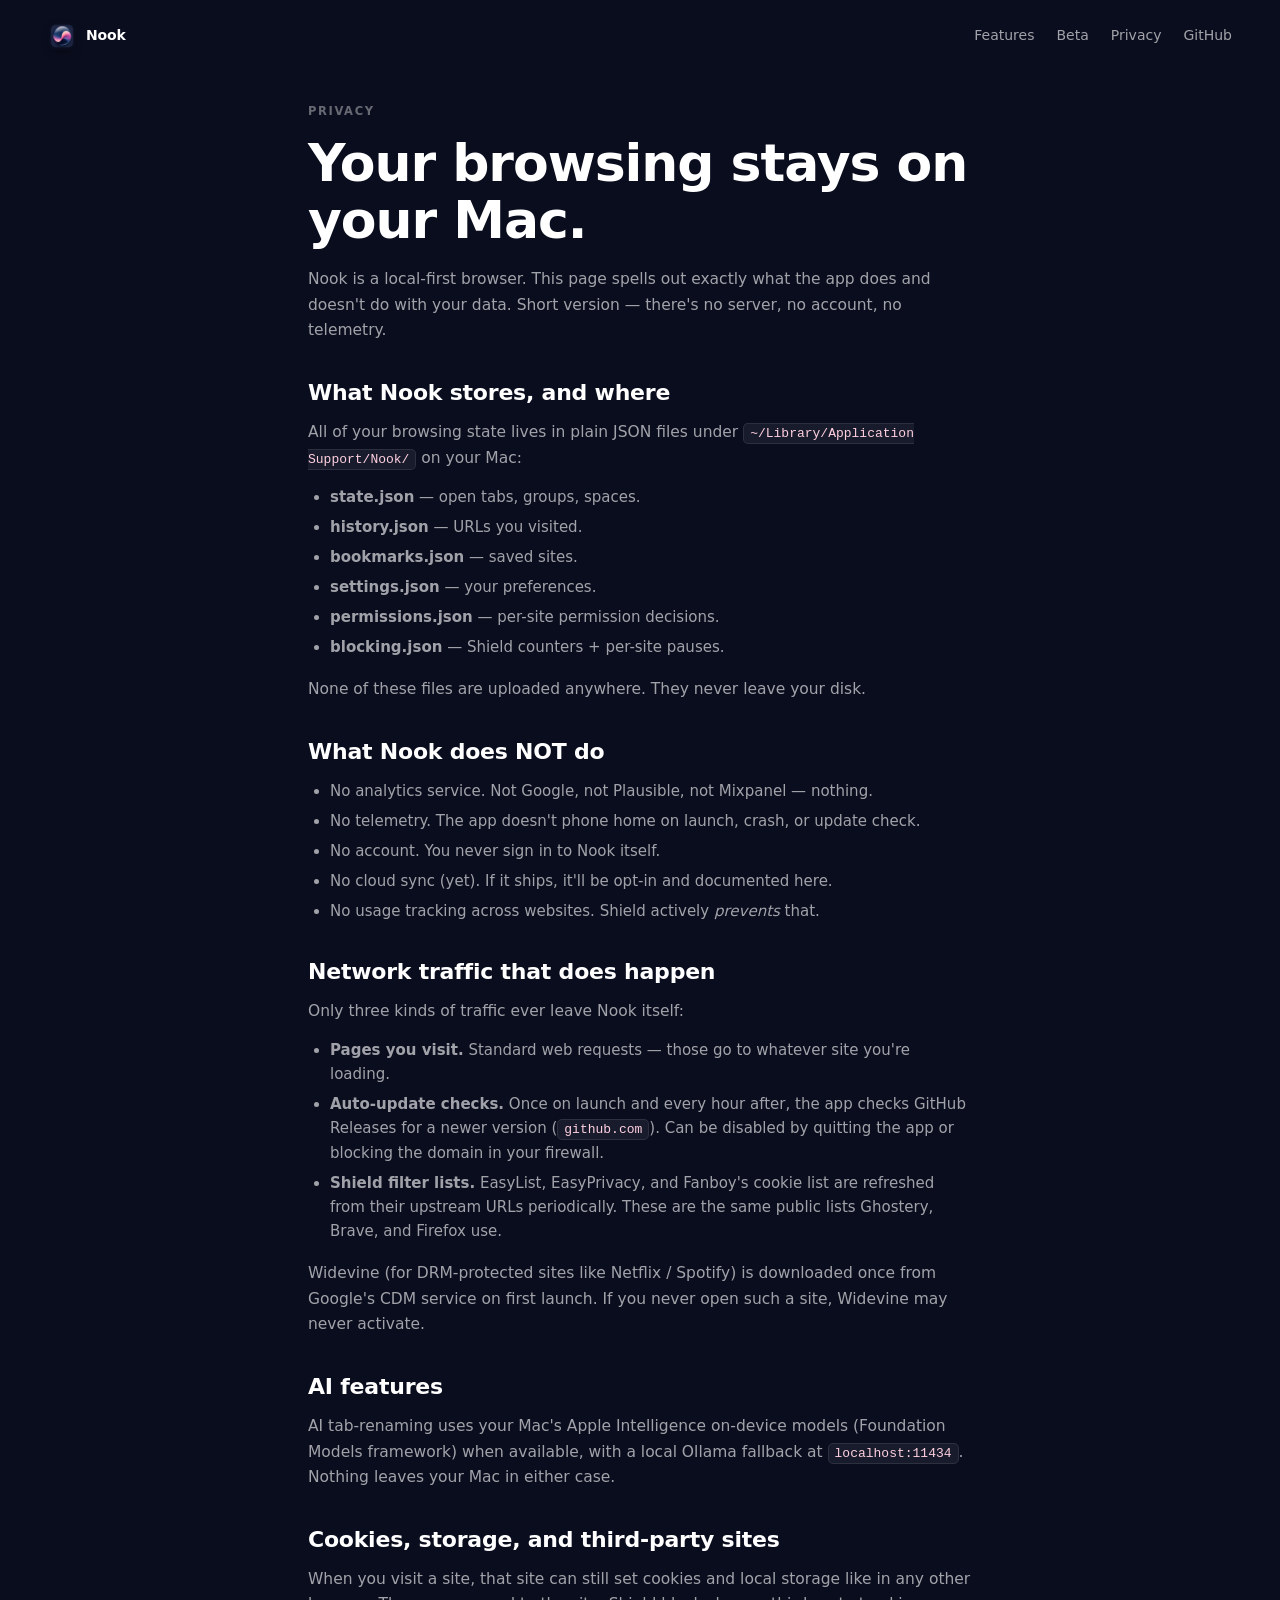
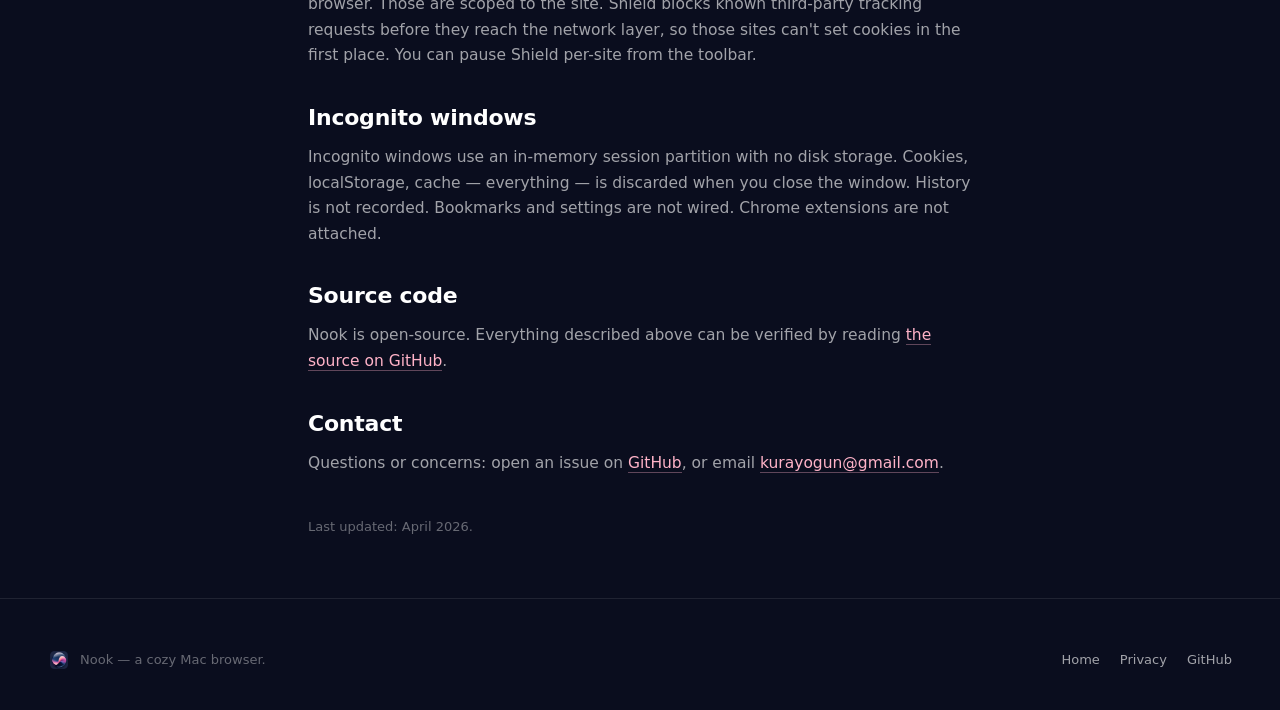
==== privacy.html @ 9ddf454d "Nook beta landing + privacy page" ====
<!doctype html>
<html lang="en">
<head>
  <meta charset="utf-8" />
  <meta name="viewport" content="width=device-width, initial-scale=1" />
  <title>Nook — Privacy</title>
  <meta name="description" content="What Nook does and doesn't do with your data. Short answer: your browsing stays on your Mac." />
  <link rel="icon" type="image/png" href="icon.png" />
  <link rel="stylesheet" href="styles.css" />
  <meta name="theme-color" content="#0A0D1E" />
</head>
<body>
  <div class="bg"></div>

  <div class="container">
    <nav class="top">
      <div class="brand">
        <a href="index.html" style="display:flex;align-items:center;gap:10px;text-decoration:none;color:inherit;">
          <img src="icon.png" alt="Nook" />
          <span>Nook</span>
        </a>
      </div>
      <div class="links">
        <a href="index.html#features">Features</a>
        <a href="index.html#beta">Beta</a>
        <a href="privacy.html">Privacy</a>
        <a href="https://github.com/kuraydev/nook" target="_blank" rel="noreferrer noopener">GitHub</a>
      </div>
    </nav>

    <article class="privacy">
      <div class="section-label">Privacy</div>
      <h1>Your browsing stays on your Mac.</h1>
      <p class="lede">
        Nook is a local-first browser. This page spells out exactly what
        the app does and doesn't do with your data. Short version —
        there's no server, no account, no telemetry.
      </p>

      <h2>What Nook stores, and where</h2>
      <p>
        All of your browsing state lives in plain JSON files under
        <code>~/Library/Application Support/Nook/</code> on your Mac:
      </p>
      <ul>
        <li><strong>state.json</strong> — open tabs, groups, spaces.</li>
        <li><strong>history.json</strong> — URLs you visited.</li>
        <li><strong>bookmarks.json</strong> — saved sites.</li>
        <li><strong>settings.json</strong> — your preferences.</li>
        <li><strong>permissions.json</strong> — per-site permission decisions.</li>
        <li><strong>blocking.json</strong> — Shield counters + per-site pauses.</li>
      </ul>
      <p>None of these files are uploaded anywhere. They never leave your disk.</p>

      <h2>What Nook does NOT do</h2>
      <ul>
        <li>No analytics service. Not Google, not Plausible, not Mixpanel — nothing.</li>
        <li>No telemetry. The app doesn't phone home on launch, crash, or update check.</li>
        <li>No account. You never sign in to Nook itself.</li>
        <li>No cloud sync (yet). If it ships, it'll be opt-in and documented here.</li>
        <li>No usage tracking across websites. Shield actively <em>prevents</em> that.</li>
      </ul>

      <h2>Network traffic that does happen</h2>
      <p>Only three kinds of traffic ever leave Nook itself:</p>
      <ul>
        <li>
          <strong>Pages you visit.</strong> Standard web requests — those
          go to whatever site you're loading.
        </li>
        <li>
          <strong>Auto-update checks.</strong> Once on launch and every
          hour after, the app checks GitHub Releases for a newer version
          (<code>github.com</code>). Can be disabled by quitting the app
          or blocking the domain in your firewall.
        </li>
        <li>
          <strong>Shield filter lists.</strong> EasyList, EasyPrivacy,
          and Fanboy's cookie list are refreshed from their upstream
          URLs periodically. These are the same public lists Ghostery,
          Brave, and Firefox use.
        </li>
      </ul>
      <p>
        Widevine (for DRM-protected sites like Netflix / Spotify) is
        downloaded once from Google's CDM service on first launch. If
        you never open such a site, Widevine may never activate.
      </p>

      <h2>AI features</h2>
      <p>
        AI tab-renaming uses your Mac's Apple Intelligence on-device
        models (Foundation Models framework) when available, with a
        local Ollama fallback at <code>localhost:11434</code>. Nothing
        leaves your Mac in either case.
      </p>

      <h2>Cookies, storage, and third-party sites</h2>
      <p>
        When you visit a site, that site can still set cookies and local
        storage like in any other browser. Those are scoped to the site.
        Shield blocks known third-party tracking requests before they
        reach the network layer, so those sites can't set cookies in the
        first place. You can pause Shield per-site from the toolbar.
      </p>

      <h2>Incognito windows</h2>
      <p>
        Incognito windows use an in-memory session partition with no
        disk storage. Cookies, localStorage, cache — everything — is
        discarded when you close the window. History is not recorded.
        Bookmarks and settings are not wired. Chrome extensions are
        not attached.
      </p>

      <h2>Source code</h2>
      <p>
        Nook is open-source. Everything described above can be verified
        by reading <a href="https://github.com/kuraydev/nook" target="_blank" rel="noreferrer noopener">the source on GitHub</a>.
      </p>

      <h2>Contact</h2>
      <p>
        Questions or concerns: open an issue on
        <a href="https://github.com/kuraydev/nook/issues" target="_blank" rel="noreferrer noopener">GitHub</a>,
        or email <a href="mailto:kurayogun@gmail.com">kurayogun@gmail.com</a>.
      </p>

      <p class="foot-note">Last updated: April 2026.</p>
    </article>
  </div>

  <footer>
    <div class="container footer-row">
      <div class="foot-left">
        <img src="icon.png" alt="" aria-hidden="true" />
        <span>Nook — a cozy Mac browser.</span>
      </div>
      <div class="foot-right">
        <a href="index.html">Home</a>
        <a href="privacy.html">Privacy</a>
        <a href="https://github.com/kuraydev/nook" target="_blank" rel="noreferrer noopener">GitHub</a>
      </div>
    </div>
  </footer>
</body>
</html>
---- styles.css ----
/* ─── Nook landing ─── theme mirrors the browser's chrome. */

:root {
  --bg-top:    #0A0D1E;
  --bg-mid:    #120F2E;
  --bg-bottom: #1A0F3A;

  --text-primary:   #ffffff;
  --text-secondary: rgba(255, 255, 255, 0.62);
  --text-tertiary:  rgba(255, 255, 255, 0.38);

  --card-fill:        rgba(255, 255, 255, 0.035);
  --card-fill-strong: rgba(255, 255, 255, 0.06);
  --card-stroke:      rgba(255, 255, 255, 0.09);

  --brand-pink:   #FF5188;
  --brand-purple: #C75CEB;
  --brand-blue:   #3A9EFF;

  --brand-gradient:      linear-gradient(90deg, var(--brand-pink), var(--brand-purple), var(--brand-blue));
  --brand-gradient-diag: linear-gradient(135deg, var(--brand-pink), var(--brand-purple), var(--brand-blue));
  --brand-soft:          linear-gradient(90deg, rgba(255, 82, 140, 0.22), rgba(58, 158, 255, 0.22));

  --radius-card: 16px;
  --radius-btn:  12px;
}

* { box-sizing: border-box; }

html, body {
  margin: 0;
  padding: 0;
  background: var(--bg-top);
  color: var(--text-primary);
  font-family: -apple-system, BlinkMacSystemFont, "SF Pro Display", "SF Pro Text",
               "Inter", system-ui, sans-serif;
  font-size: 16px;
  line-height: 1.55;
  -webkit-font-smoothing: antialiased;
  -moz-osx-font-smoothing: grayscale;
  scroll-behavior: smooth;
}

/* ─── background bloom, mirrors the app's .nook-bg ─── */

.bg {
  position: fixed;
  inset: 0;
  z-index: -1;
  background:
    radial-gradient(1200px 820px at 2% -10%,  rgba(255, 81, 136, 0.30), transparent 58%),
    radial-gradient(1200px 820px at 110% 112%, rgba(58, 158, 255, 0.26), transparent 58%),
    radial-gradient(900px  700px at 50% 45%,   rgba(199, 92, 235, 0.14), transparent 68%),
    linear-gradient(160deg, var(--bg-top) 0%, var(--bg-mid) 55%, var(--bg-bottom) 100%);
}
.bg::after {
  content: '';
  position: absolute;
  inset: 0;
  background-image: url("data:image/svg+xml;utf8,<svg xmlns='http://www.w3.org/2000/svg' width='180' height='180'><filter id='n'><feTurbulence type='fractalNoise' baseFrequency='0.9' numOctaves='2' stitchTiles='stitch'/><feColorMatrix values='0 0 0 0 1 0 0 0 0 1 0 0 0 0 1 0 0 0 0.05 0'/></filter><rect width='100%' height='100%' filter='url(%23n)'/></svg>");
  opacity: 0.45;
  mix-blend-mode: overlay;
  pointer-events: none;
}

/* ─── layout ─── */

.container {
  max-width: 1240px;
  margin: 0 auto;
  padding: 0 28px;
}

nav.top {
  display: flex;
  align-items: center;
  justify-content: space-between;
  padding: 22px 0 8px;
}
nav.top .brand {
  display: flex;
  align-items: center;
  gap: 10px;
  font-weight: 600;
  letter-spacing: -0.01em;
  font-size: 15px;
}
nav.top .brand img {
  width: 28px;
  height: 28px;
  border-radius: 7px;
  box-shadow: 0 4px 10px -4px rgba(0, 0, 0, 0.6);
}
nav.top .links {
  display: flex;
  gap: 22px;
}
nav.top a {
  color: var(--text-secondary);
  text-decoration: none;
  font-size: 14px;
  transition: color 120ms ease;
}
nav.top a:hover { color: var(--text-primary); }

/* ─── hero ─── */

header.hero {
  padding: 60px 0 30px;
  text-align: center;
  max-width: 880px;
  margin: 0 auto;
}
.beta-chip {
  display: inline-flex;
  align-items: center;
  gap: 8px;
  padding: 6px 14px;
  border-radius: 999px;
  background: rgba(255, 81, 136, 0.12);
  border: 1px solid rgba(255, 81, 136, 0.35);
  color: #ffb3c8;
  font-size: 12.5px;
  font-weight: 600;
  letter-spacing: 0.02em;
  margin-bottom: 22px;
}
.beta-chip .dot {
  width: 7px;
  height: 7px;
  border-radius: 50%;
  background: var(--brand-pink);
  box-shadow: 0 0 10px var(--brand-pink);
  animation: beta-pulse 1.8s ease-in-out infinite;
}
@keyframes beta-pulse {
  0%, 100% { opacity: 0.9; transform: scale(1); }
  50% { opacity: 0.45; transform: scale(0.8); }
}

h1 {
  font-size: clamp(44px, 6.6vw, 72px);
  line-height: 1.04;
  letter-spacing: -0.02em;
  font-weight: 800;
  margin: 0 0 22px;
}
.grad {
  background: var(--brand-gradient);
  -webkit-background-clip: text;
  background-clip: text;
  -webkit-text-fill-color: transparent;
  color: transparent;
}

.sub {
  color: var(--text-secondary);
  font-size: 17.5px;
  line-height: 1.6;
  max-width: 680px;
  margin: 0 auto 32px;
}

.cta-row {
  display: flex;
  gap: 12px;
  justify-content: center;
  flex-wrap: wrap;
}
.cta-row.tight { margin-top: 8px; }

.btn {
  display: inline-flex;
  align-items: center;
  gap: 8px;
  padding: 12px 20px;
  border-radius: var(--radius-btn);
  font-weight: 600;
  font-size: 14.5px;
  text-decoration: none;
  color: var(--text-primary);
  transition: transform 120ms ease, background 120ms ease, border-color 120ms ease, opacity 120ms ease;
  border: 1px solid transparent;
  cursor: pointer;
}
.btn.primary {
  background: var(--brand-gradient-diag);
  box-shadow: 0 12px 28px -10px rgba(255, 81, 136, 0.55), 0 0 0 1px rgba(255, 255, 255, 0.06) inset;
}
.btn.primary:hover {
  transform: translateY(-1px);
  box-shadow: 0 18px 36px -12px rgba(255, 81, 136, 0.65), 0 0 0 1px rgba(255, 255, 255, 0.1) inset;
}
.btn.primary.big {
  padding: 16px 28px;
  font-size: 15.5px;
  border-radius: 14px;
}
.btn.outline {
  background: rgba(255, 255, 255, 0.04);
  border-color: rgba(255, 255, 255, 0.14);
  color: var(--text-secondary);
}
.btn.outline:hover {
  background: rgba(255, 255, 255, 0.08);
  border-color: rgba(255, 255, 255, 0.26);
  color: var(--text-primary);
}
.btn[aria-disabled="true"] { opacity: 0.55; pointer-events: none; }

.meta-row {
  display: flex;
  gap: 14px;
  align-items: center;
  justify-content: center;
  font-size: 12.5px;
  color: var(--text-tertiary);
  margin-top: 22px;
}
.dot-sep {
  width: 3px;
  height: 3px;
  border-radius: 50%;
  background: currentColor;
  opacity: 0.6;
}

/* ─── hero shot ─── */

.hero-shot-wrap {
  padding: 30px 0 50px;
}
.shot-hero {
  margin-top: 20px;
}
figure.window {
  margin: 0;
  border-radius: 16px;
  overflow: hidden;
  background: rgba(255, 255, 255, 0.03);
  border: 1px solid rgba(255, 255, 255, 0.09);
  box-shadow:
    0 40px 80px -20px rgba(0, 0, 0, 0.55),
    0 0 120px -30px rgba(255, 81, 136, 0.15),
    0 0 120px -30px rgba(58, 158, 255, 0.12),
    inset 0 1px 0 rgba(255, 255, 255, 0.06);
}
figure.window img {
  display: block;
  width: 100%;
  height: auto;
}

.hero-stats {
  display: grid;
  grid-template-columns: repeat(4, 1fr);
  gap: 14px;
  margin-top: 38px;
}
.stat {
  background: var(--card-fill);
  border: 1px solid var(--card-stroke);
  border-radius: var(--radius-card);
  padding: 18px 20px;
  text-align: left;
  transition: background 160ms ease, transform 160ms ease;
}
.stat:hover {
  background: var(--card-fill-strong);
  transform: translateY(-1px);
}
.stat strong {
  display: block;
  font-size: 30px;
  font-weight: 800;
  letter-spacing: -0.02em;
  background: var(--brand-gradient);
  -webkit-background-clip: text;
  background-clip: text;
  -webkit-text-fill-color: transparent;
  color: transparent;
}
.stat span {
  display: block;
  margin-top: 4px;
  color: var(--text-secondary);
  font-size: 13px;
}

/* ─── showcase ─── */

.showcase-intro {
  text-align: center;
  padding: 80px 0 40px;
  max-width: 760px;
  margin: 0 auto;
}
.section-label {
  display: inline-block;
  color: var(--text-tertiary);
  font-size: 11.5px;
  text-transform: uppercase;
  letter-spacing: 0.14em;
  font-weight: 600;
  margin-bottom: 14px;
}
.showcase-intro h2 {
  font-size: clamp(32px, 4.6vw, 50px);
  letter-spacing: -0.02em;
  font-weight: 800;
  margin: 0 0 14px;
}
.lede {
  color: var(--text-secondary);
  font-size: 16px;
  margin: 0;
}

.showcase-row {
  display: grid;
  grid-template-columns: 1fr 1fr;
  gap: 56px;
  align-items: center;
  padding: 44px 0;
}
.showcase-row.reverse > .showcase-copy { order: 2; }

.showcase-copy h3 {
  font-size: clamp(28px, 3.4vw, 40px);
  line-height: 1.1;
  letter-spacing: -0.02em;
  font-weight: 800;
  margin: 16px 0 14px;
}
.showcase-copy p {
  color: var(--text-secondary);
  font-size: 15.5px;
  line-height: 1.65;
  margin: 0 0 18px;
}

.chip {
  display: inline-flex;
  align-items: center;
  gap: 8px;
  padding: 6px 14px;
  border-radius: 999px;
  font-size: 12.5px;
  font-weight: 600;
  letter-spacing: 0.01em;
}
.chip svg { width: 14px; height: 14px; }
.chip-pink   { color: #ffb3c8; background: rgba(255, 82, 140, 0.14); border: 1px solid rgba(255, 82, 140, 0.35); }
.chip-blue   { color: #b3d8ff; background: rgba(56, 158, 255, 0.14); border: 1px solid rgba(56, 158, 255, 0.35); }
.chip-purple { color: #e0b3ff; background: rgba(199, 92, 235, 0.14); border: 1px solid rgba(199, 92, 235, 0.35); }
.chip-cyan   { color: #9be8e4; background: rgba(52, 211, 206, 0.14); border: 1px solid rgba(52, 211, 206, 0.35); }
.chip-amber  { color: #ffd399; background: rgba(255, 165, 89, 0.14); border: 1px solid rgba(255, 165, 89, 0.35); }

.pills {
  list-style: none;
  margin: 0;
  padding: 0;
  display: flex;
  flex-wrap: wrap;
  gap: 8px;
}
.pills li {
  padding: 5px 11px;
  border-radius: 999px;
  background: var(--card-fill);
  border: 1px solid var(--card-stroke);
  color: var(--text-secondary);
  font-size: 12.5px;
  font-weight: 500;
}

kbd {
  display: inline-block;
  padding: 2px 6px;
  border-radius: 5px;
  background: rgba(255, 255, 255, 0.08);
  border: 1px solid rgba(255, 255, 255, 0.14);
  color: var(--text-secondary);
  font-family: "SF Mono", Menlo, monospace;
  font-size: 11.5px;
}

/* ─── beta disclaimer ─── */

.disclaimer-wrap {
  padding: 50px 0 20px;
}
.disclaimer {
  display: flex;
  gap: 20px;
  align-items: flex-start;
  padding: 28px 32px;
  border-radius: 18px;
  background: linear-gradient(135deg,
    rgba(255, 81, 136, 0.08) 0%,
    rgba(58, 158, 255, 0.06) 100%);
  border: 1px solid rgba(255, 81, 136, 0.2);
  box-shadow:
    0 20px 40px -16px rgba(255, 81, 136, 0.25),
    inset 0 1px 0 rgba(255, 255, 255, 0.06);
}
.disclaimer-badge {
  flex-shrink: 0;
  width: 44px;
  height: 44px;
  border-radius: 12px;
  display: flex;
  align-items: center;
  justify-content: center;
  background: var(--brand-gradient-diag);
  color: #fff;
  box-shadow: 0 8px 16px -6px rgba(255, 81, 136, 0.5);
}
.disclaimer h3 {
  margin: 0 0 6px;
  font-size: 20px;
  font-weight: 700;
  letter-spacing: -0.01em;
}
.disclaimer p {
  color: var(--text-secondary);
  margin: 0 0 10px;
  font-size: 14.5px;
  line-height: 1.65;
}
.disclaimer p:last-of-type { margin-bottom: 16px; }

/* ─── download card ─── */

.download-wrap {
  padding: 60px 0 40px;
}
.download-card {
  text-align: center;
  padding: 52px 32px;
  background: var(--card-fill);
  border: 1px solid var(--card-stroke);
  border-radius: 24px;
  box-shadow:
    0 30px 64px -24px rgba(0, 0, 0, 0.55),
    0 0 140px -40px rgba(255, 81, 136, 0.22);
}
.download-icon {
  width: 88px;
  height: 88px;
  border-radius: 20px;
  box-shadow: 0 16px 40px -10px rgba(0, 0, 0, 0.55);
  margin-bottom: 20px;
}
.download-card h2 {
  font-size: clamp(28px, 4.4vw, 40px);
  letter-spacing: -0.02em;
  font-weight: 800;
  margin: 0 0 10px;
}
.download-card .lede {
  max-width: 580px;
  margin: 0 auto 22px;
}
.fineprint {
  margin-top: 20px;
  display: flex;
  justify-content: center;
  gap: 12px;
  align-items: center;
  color: var(--text-tertiary);
  font-size: 12.5px;
}

/* ─── footer ─── */

footer {
  padding: 50px 0 40px;
  border-top: 1px solid var(--card-stroke);
  margin-top: 30px;
}
.footer-row {
  display: flex;
  justify-content: space-between;
  align-items: center;
  gap: 16px;
}
.foot-left {
  display: flex;
  align-items: center;
  gap: 10px;
  color: var(--text-tertiary);
  font-size: 13px;
}
.foot-left img {
  width: 22px;
  height: 22px;
  border-radius: 5px;
}
.foot-right { display: flex; gap: 20px; }
.foot-right a {
  color: var(--text-secondary);
  text-decoration: none;
  font-size: 13px;
  transition: color 120ms ease;
}
.foot-right a:hover { color: var(--text-primary); }

/* ─── responsive ─── */

@media (max-width: 960px) {
  .hero-stats { grid-template-columns: repeat(2, 1fr); }
  .showcase-row { grid-template-columns: 1fr; gap: 24px; padding: 28px 0; }
  .showcase-row.reverse > .showcase-copy { order: 0; }
  .disclaimer { flex-direction: column; gap: 14px; padding: 22px; }
  .footer-row { flex-direction: column; gap: 16px; }
}
@media (max-width: 560px) {
  nav.top .links { gap: 14px; }
  nav.top .links a:nth-child(4) { display: none; }
  .hero-stats { grid-template-columns: 1fr; }
  .btn { font-size: 14px; padding: 11px 18px; }
  .download-card { padding: 40px 20px; }
}

/* ─── privacy page ─── */
article.privacy {
  max-width: 720px;
  margin: 40px auto 60px;
  padding: 0 28px;
}
article.privacy .section-label { margin-bottom: 10px; }
article.privacy h1 {
  font-size: clamp(36px, 4.8vw, 52px);
  line-height: 1.1;
  letter-spacing: -0.02em;
  margin: 4px 0 18px;
}
article.privacy .lede { max-width: none; margin-bottom: 28px; }
article.privacy h2 {
  font-size: 22px;
  font-weight: 700;
  margin: 32px 0 10px;
  letter-spacing: -0.01em;
}
article.privacy p {
  color: var(--text-secondary);
  font-size: 15.5px;
  line-height: 1.65;
  margin: 0 0 14px;
}
article.privacy ul {
  color: var(--text-secondary);
  padding-left: 22px;
  margin: 0 0 18px;
}
article.privacy ul li { margin-bottom: 6px; font-size: 15px; line-height: 1.6; }
article.privacy code {
  font-family: "SF Mono", Menlo, monospace;
  font-size: 13px;
  padding: 2px 6px;
  border-radius: 5px;
  background: rgba(255, 255, 255, 0.06);
  border: 1px solid rgba(255, 255, 255, 0.09);
  color: #ffd0e0;
}
article.privacy a {
  color: #ffb3c8;
  text-decoration: none;
  border-bottom: 1px solid rgba(255, 179, 200, 0.35);
}
article.privacy a:hover {
  color: #ffe4ee;
  border-bottom-color: rgba(255, 179, 200, 0.7);
}
article.privacy .foot-note {
  margin-top: 40px;
  color: var(--text-tertiary);
  font-size: 13px;
}
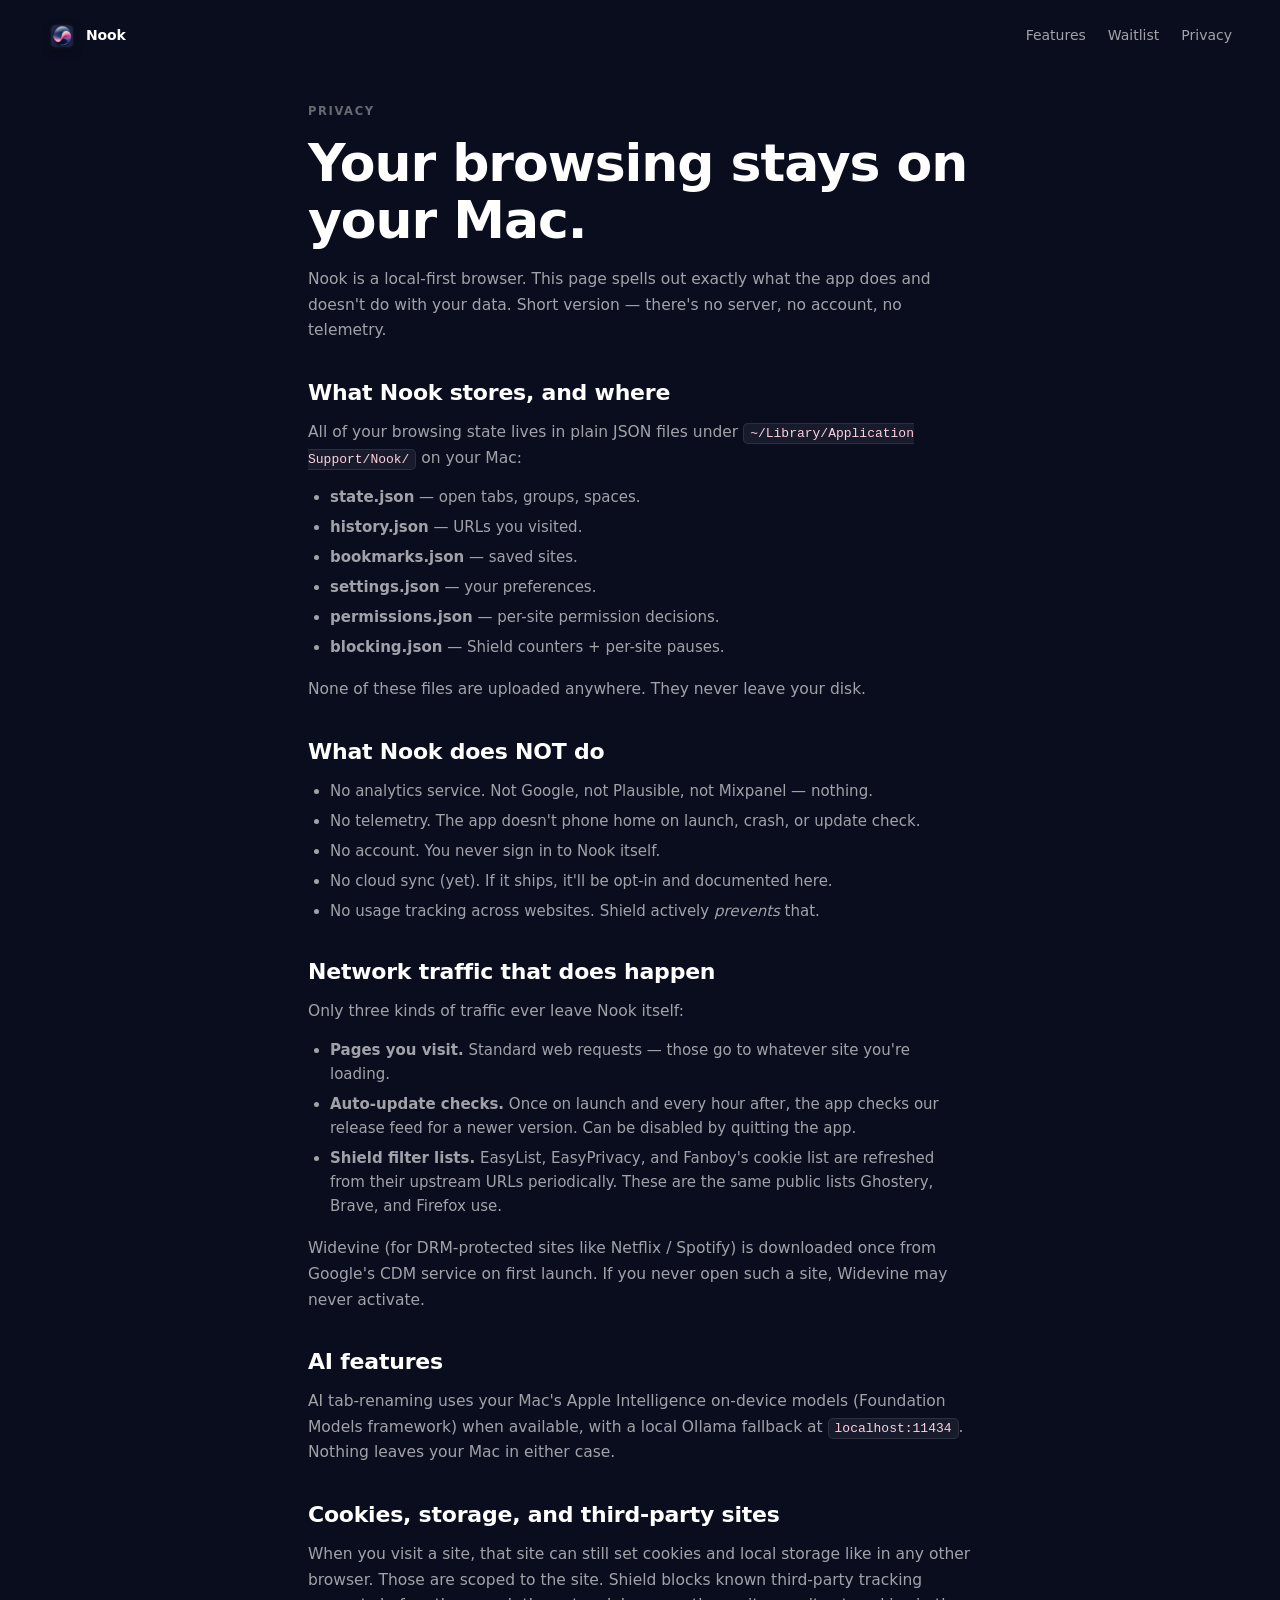
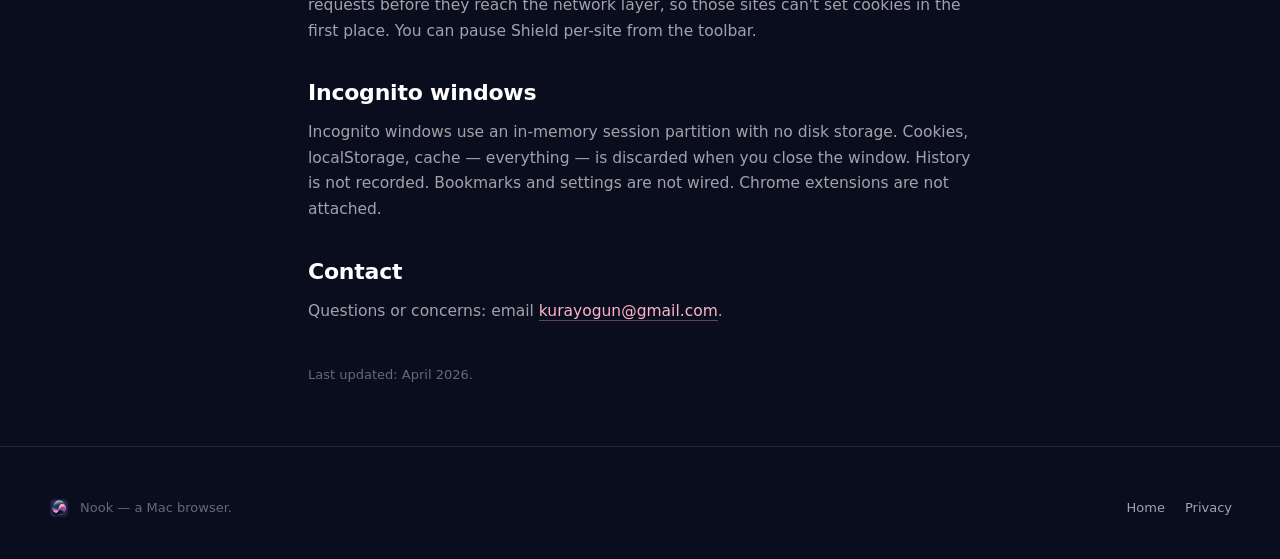
==== commit b6671236: "Waitlist instead of releases page; drop screenshots + private-repo links; retitle" ====
--- a/privacy.html
+++ b/privacy.html
@@ -22,9 +22,8 @@
       </div>
       <div class="links">
         <a href="index.html#features">Features</a>
-        <a href="index.html#beta">Beta</a>
+        <a href="index.html#waitlist">Waitlist</a>
         <a href="privacy.html">Privacy</a>
-        <a href="https://github.com/kuraydev/nook" target="_blank" rel="noreferrer noopener">GitHub</a>
       </div>
     </nav>
 
@@ -70,9 +69,8 @@
         </li>
         <li>
           <strong>Auto-update checks.</strong> Once on launch and every
-          hour after, the app checks GitHub Releases for a newer version
-          (<code>github.com</code>). Can be disabled by quitting the app
-          or blocking the domain in your firewall.
+          hour after, the app checks our release feed for a newer
+          version. Can be disabled by quitting the app.
         </li>
         <li>
           <strong>Shield filter lists.</strong> EasyList, EasyPrivacy,
@@ -113,17 +111,10 @@
         not attached.
       </p>
 
-      <h2>Source code</h2>
-      <p>
-        Nook is open-source. Everything described above can be verified
-        by reading <a href="https://github.com/kuraydev/nook" target="_blank" rel="noreferrer noopener">the source on GitHub</a>.
-      </p>
-
       <h2>Contact</h2>
       <p>
-        Questions or concerns: open an issue on
-        <a href="https://github.com/kuraydev/nook/issues" target="_blank" rel="noreferrer noopener">GitHub</a>,
-        or email <a href="mailto:kurayogun@gmail.com">kurayogun@gmail.com</a>.
+        Questions or concerns: email
+        <a href="mailto:kurayogun@gmail.com">kurayogun@gmail.com</a>.
       </p>
 
       <p class="foot-note">Last updated: April 2026.</p>
@@ -134,12 +125,11 @@
     <div class="container footer-row">
       <div class="foot-left">
         <img src="icon.png" alt="" aria-hidden="true" />
-        <span>Nook — a cozy Mac browser.</span>
+        <span>Nook — a Mac browser.</span>
       </div>
       <div class="foot-right">
         <a href="index.html">Home</a>
         <a href="privacy.html">Privacy</a>
-        <a href="https://github.com/kuraydev/nook" target="_blank" rel="noreferrer noopener">GitHub</a>
       </div>
     </div>
   </footer>
--- a/styles.css
+++ b/styles.css
@@ -318,12 +318,15 @@
 
 .showcase-row {
   display: grid;
-  grid-template-columns: 1fr 1fr;
-  gap: 56px;
-  align-items: center;
-  padding: 44px 0;
-}
-.showcase-row.reverse > .showcase-copy { order: 2; }
+  grid-template-columns: 1fr;
+  gap: 28px;
+  align-items: center;
+  padding: 28px 0;
+  max-width: 720px;
+  margin: 0 auto;
+  text-align: left;
+}
+.showcase-row.reverse > .showcase-copy { order: 0; }
 
 .showcase-copy h3 {
   font-size: clamp(28px, 3.4vw, 40px);
@@ -472,6 +475,51 @@
   font-size: 12.5px;
 }
 
+/* ─── waitlist form ─── */
+
+.waitlist-form {
+  display: flex;
+  gap: 10px;
+  max-width: 440px;
+  margin: 0 auto;
+  padding: 6px;
+  background: rgba(255, 255, 255, 0.04);
+  border: 1px solid var(--card-stroke);
+  border-radius: 14px;
+}
+.waitlist-form input[type="email"] {
+  flex: 1;
+  min-width: 0;
+  padding: 10px 14px;
+  background: transparent;
+  border: 0;
+  outline: none;
+  color: var(--text-primary);
+  font: inherit;
+  font-size: 14.5px;
+}
+.waitlist-form input[type="email"]::placeholder {
+  color: var(--text-tertiary);
+}
+.waitlist-form button {
+  flex-shrink: 0;
+}
+.sr-only {
+  position: absolute;
+  width: 1px;
+  height: 1px;
+  padding: 0;
+  margin: -1px;
+  overflow: hidden;
+  clip: rect(0, 0, 0, 0);
+  white-space: nowrap;
+  border: 0;
+}
+
+@media (max-width: 520px) {
+  .waitlist-form { flex-direction: column; }
+}
+
 /* ─── footer ─── */
 
 footer {
@@ -578,3 +626,16 @@
   color: var(--text-tertiary);
   font-size: 13px;
 }
+
+/* Inline links inside the disclaimer + footers pick up a soft pink
+ * underline so they read as links without screaming at the user. */
+.disclaimer p a {
+  color: #ffb3c8;
+  text-decoration: none;
+  border-bottom: 1px solid rgba(255, 179, 200, 0.35);
+  transition: color 120ms ease, border-color 120ms ease;
+}
+.disclaimer p a:hover {
+  color: #ffe4ee;
+  border-bottom-color: rgba(255, 179, 200, 0.7);
+}
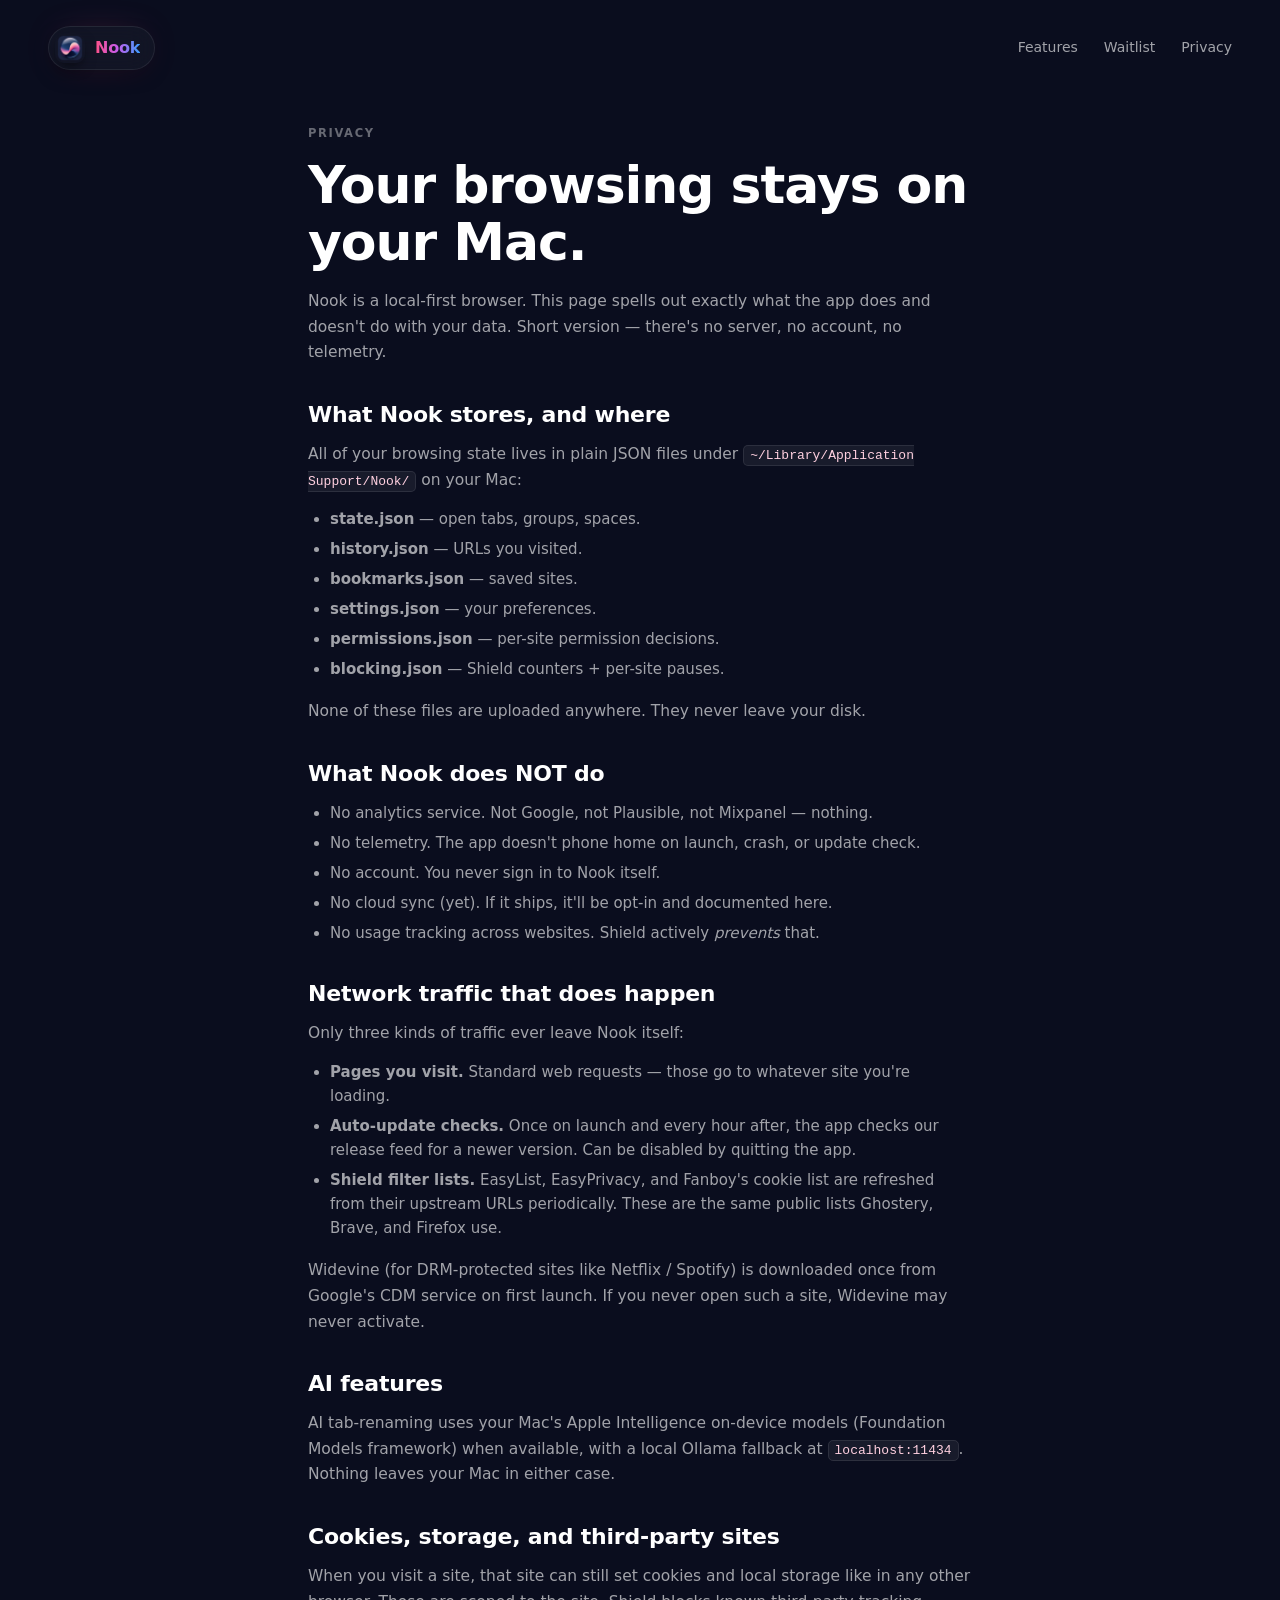
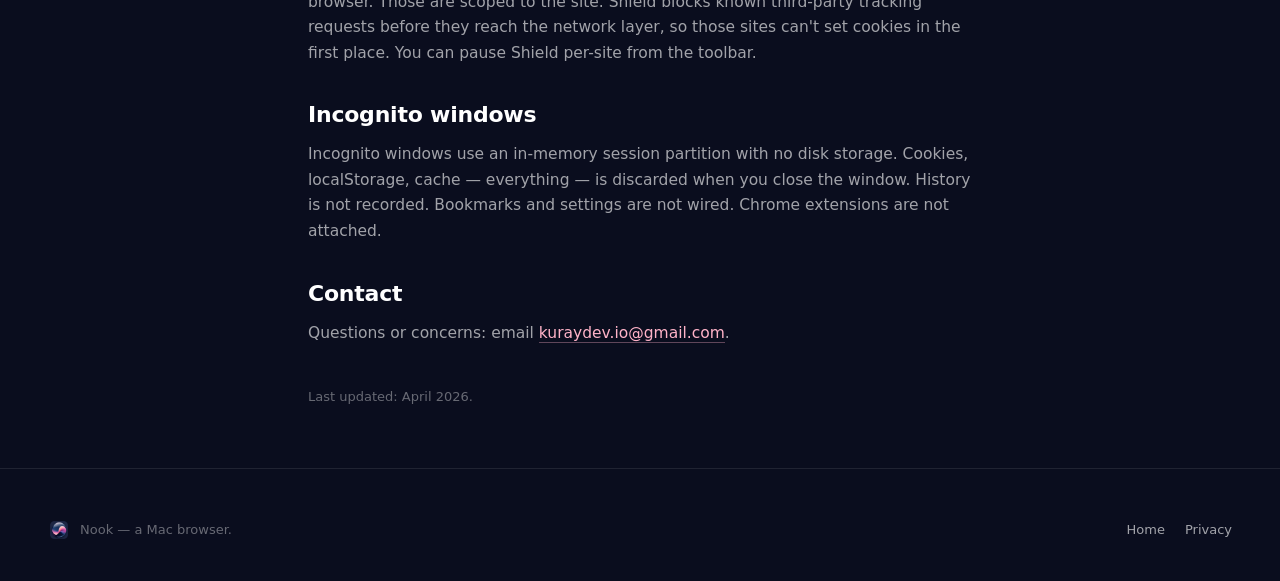
==== commit cb61d9f1: "Contact email → kuraydev.io@gmail.com" ====
--- a/privacy.html
+++ b/privacy.html
@@ -114,7 +114,7 @@
       <h2>Contact</h2>
       <p>
         Questions or concerns: email
-        <a href="mailto:kurayogun@gmail.com">kurayogun@gmail.com</a>.
+        <a href="mailto:kuraydev.io@gmail.com">kuraydev.io@gmail.com</a>.
       </p>
 
       <p class="foot-note">Last updated: April 2026.</p>
--- a/styles.css
+++ b/styles.css
@@ -75,30 +75,55 @@
   display: flex;
   align-items: center;
   justify-content: space-between;
-  padding: 22px 0 8px;
+  padding: 26px 0 10px;
 }
 nav.top .brand {
-  display: flex;
-  align-items: center;
-  gap: 10px;
-  font-weight: 600;
-  letter-spacing: -0.01em;
-  font-size: 15px;
+  display: inline-flex;
+  align-items: center;
+  gap: 12px;
+  padding: 6px 14px 6px 6px;
+  border-radius: 999px;
+  background: rgba(255, 255, 255, 0.035);
+  border: 1px solid rgba(255, 255, 255, 0.08);
+  box-shadow:
+    0 8px 24px -12px rgba(0, 0, 0, 0.55),
+    0 0 36px -14px rgba(255, 81, 136, 0.35);
+  backdrop-filter: blur(14px);
+  -webkit-backdrop-filter: blur(14px);
+  transition: border-color 160ms ease, transform 160ms ease, box-shadow 160ms ease;
+}
+nav.top .brand:hover {
+  border-color: rgba(255, 255, 255, 0.16);
+  transform: translateY(-1px);
+  box-shadow:
+    0 14px 32px -14px rgba(0, 0, 0, 0.6),
+    0 0 48px -12px rgba(255, 81, 136, 0.5);
 }
 nav.top .brand img {
-  width: 28px;
-  height: 28px;
-  border-radius: 7px;
-  box-shadow: 0 4px 10px -4px rgba(0, 0, 0, 0.6);
+  width: 30px;
+  height: 30px;
+  border-radius: 9px;
+  box-shadow: 0 6px 14px -4px rgba(0, 0, 0, 0.6);
+}
+nav.top .brand span {
+  font-weight: 700;
+  letter-spacing: -0.015em;
+  font-size: 16px;
+  background: var(--brand-gradient);
+  -webkit-background-clip: text;
+  background-clip: text;
+  -webkit-text-fill-color: transparent;
+  color: transparent;
 }
 nav.top .links {
   display: flex;
-  gap: 22px;
+  gap: 26px;
 }
 nav.top a {
   color: var(--text-secondary);
   text-decoration: none;
   font-size: 14px;
+  font-weight: 500;
   transition: color 120ms ease;
 }
 nav.top a:hover { color: var(--text-primary); }
@@ -106,10 +131,49 @@
 /* ─── hero ─── */
 
 header.hero {
-  padding: 60px 0 30px;
+  padding: 40px 0 30px;
   text-align: center;
   max-width: 880px;
   margin: 0 auto;
+}
+.hero-icon-wrap {
+  position: relative;
+  width: 96px;
+  height: 96px;
+  margin: 0 auto 22px;
+  display: flex;
+  align-items: center;
+  justify-content: center;
+  animation: hero-icon-float 7s ease-in-out infinite;
+}
+.hero-icon {
+  position: relative;
+  z-index: 2;
+  width: 84px;
+  height: 84px;
+  border-radius: 20px;
+  box-shadow:
+    0 18px 44px -18px rgba(0, 0, 0, 0.65),
+    0 0 0 1px rgba(255, 255, 255, 0.06),
+    inset 0 1px 0 rgba(255, 255, 255, 0.1);
+}
+.hero-icon-glow {
+  position: absolute;
+  inset: -22px;
+  z-index: 1;
+  border-radius: 50%;
+  background: var(--brand-gradient-diag);
+  opacity: 0.32;
+  filter: blur(32px);
+  animation: hero-icon-pulse 5s ease-in-out infinite;
+}
+@keyframes hero-icon-float {
+  0%, 100% { transform: translateY(0); }
+  50%      { transform: translateY(-4px); }
+}
+@keyframes hero-icon-pulse {
+  0%, 100% { opacity: 0.28; transform: scale(1); }
+  50%      { opacity: 0.42; transform: scale(1.04); }
 }
 .beta-chip {
   display: inline-flex;
@@ -449,11 +513,13 @@
     0 0 140px -40px rgba(255, 81, 136, 0.22);
 }
 .download-icon {
-  width: 88px;
-  height: 88px;
-  border-radius: 20px;
-  box-shadow: 0 16px 40px -10px rgba(0, 0, 0, 0.55);
-  margin-bottom: 20px;
+  width: 64px;
+  height: 64px;
+  border-radius: 16px;
+  box-shadow:
+    0 14px 32px -12px rgba(0, 0, 0, 0.55),
+    0 0 0 1px rgba(255, 255, 255, 0.06);
+  margin-bottom: 18px;
 }
 .download-card h2 {
   font-size: clamp(28px, 4.4vw, 40px);
@@ -478,31 +544,55 @@
 /* ─── waitlist form ─── */
 
 .waitlist-form {
-  display: flex;
-  gap: 10px;
-  max-width: 440px;
+  position: relative;
+  display: flex;
+  align-items: center;
+  gap: 8px;
+  max-width: 480px;
   margin: 0 auto;
-  padding: 6px;
-  background: rgba(255, 255, 255, 0.04);
-  border: 1px solid var(--card-stroke);
-  border-radius: 14px;
+  padding: 7px 7px 7px 8px;
+  background:
+    linear-gradient(180deg, rgba(255, 255, 255, 0.07), rgba(255, 255, 255, 0.025)),
+    rgba(10, 13, 30, 0.6);
+  border: 1px solid rgba(255, 255, 255, 0.1);
+  border-radius: 999px;
+  box-shadow:
+    0 14px 36px -16px rgba(0, 0, 0, 0.55),
+    0 0 0 1px rgba(255, 255, 255, 0.03) inset;
+  transition: border-color 160ms ease, box-shadow 160ms ease;
+}
+.waitlist-form:focus-within {
+  border-color: rgba(255, 81, 136, 0.55);
+  box-shadow:
+    0 14px 36px -16px rgba(0, 0, 0, 0.55),
+    0 0 0 4px rgba(255, 81, 136, 0.12);
 }
 .waitlist-form input[type="email"] {
   flex: 1;
   min-width: 0;
-  padding: 10px 14px;
+  padding: 12px 8px 12px 16px;
   background: transparent;
   border: 0;
   outline: none;
   color: var(--text-primary);
   font: inherit;
-  font-size: 14.5px;
+  font-size: 15px;
+  letter-spacing: -0.005em;
 }
 .waitlist-form input[type="email"]::placeholder {
   color: var(--text-tertiary);
-}
-.waitlist-form button {
+  opacity: 0.8;
+}
+.waitlist-form .btn {
   flex-shrink: 0;
+  padding: 11px 20px;
+  font-size: 14px;
+  border-radius: 999px;
+}
+.waitlist-form .btn.big {
+  padding: 12px 22px;
+  font-size: 14.5px;
+  border-radius: 999px;
 }
 .sr-only {
   position: absolute;
@@ -517,7 +607,42 @@
 }
 
 @media (max-width: 520px) {
-  .waitlist-form { flex-direction: column; }
+  .waitlist-form {
+    flex-direction: column;
+    border-radius: 18px;
+    padding: 10px;
+    align-items: stretch;
+  }
+  .waitlist-form input[type="email"] { padding: 12px 16px; }
+  .waitlist-form .btn,
+  .waitlist-form .btn.big {
+    width: 100%;
+    justify-content: center;
+    border-radius: 12px;
+  }
+}
+
+.waitlist-status {
+  max-width: 480px;
+  margin: 14px auto 0;
+  min-height: 20px;
+  text-align: center;
+  font-size: 14px;
+  line-height: 1.5;
+  opacity: 0;
+  transform: translateY(4px);
+  transition: opacity 220ms ease, transform 220ms ease;
+}
+.waitlist-status.ok,
+.waitlist-status.err {
+  opacity: 1;
+  transform: translateY(0);
+}
+.waitlist-status.ok {
+  color: #9fe5b2;
+}
+.waitlist-status.err {
+  color: #ff9fb8;
 }
 
 /* ─── footer ─── */
